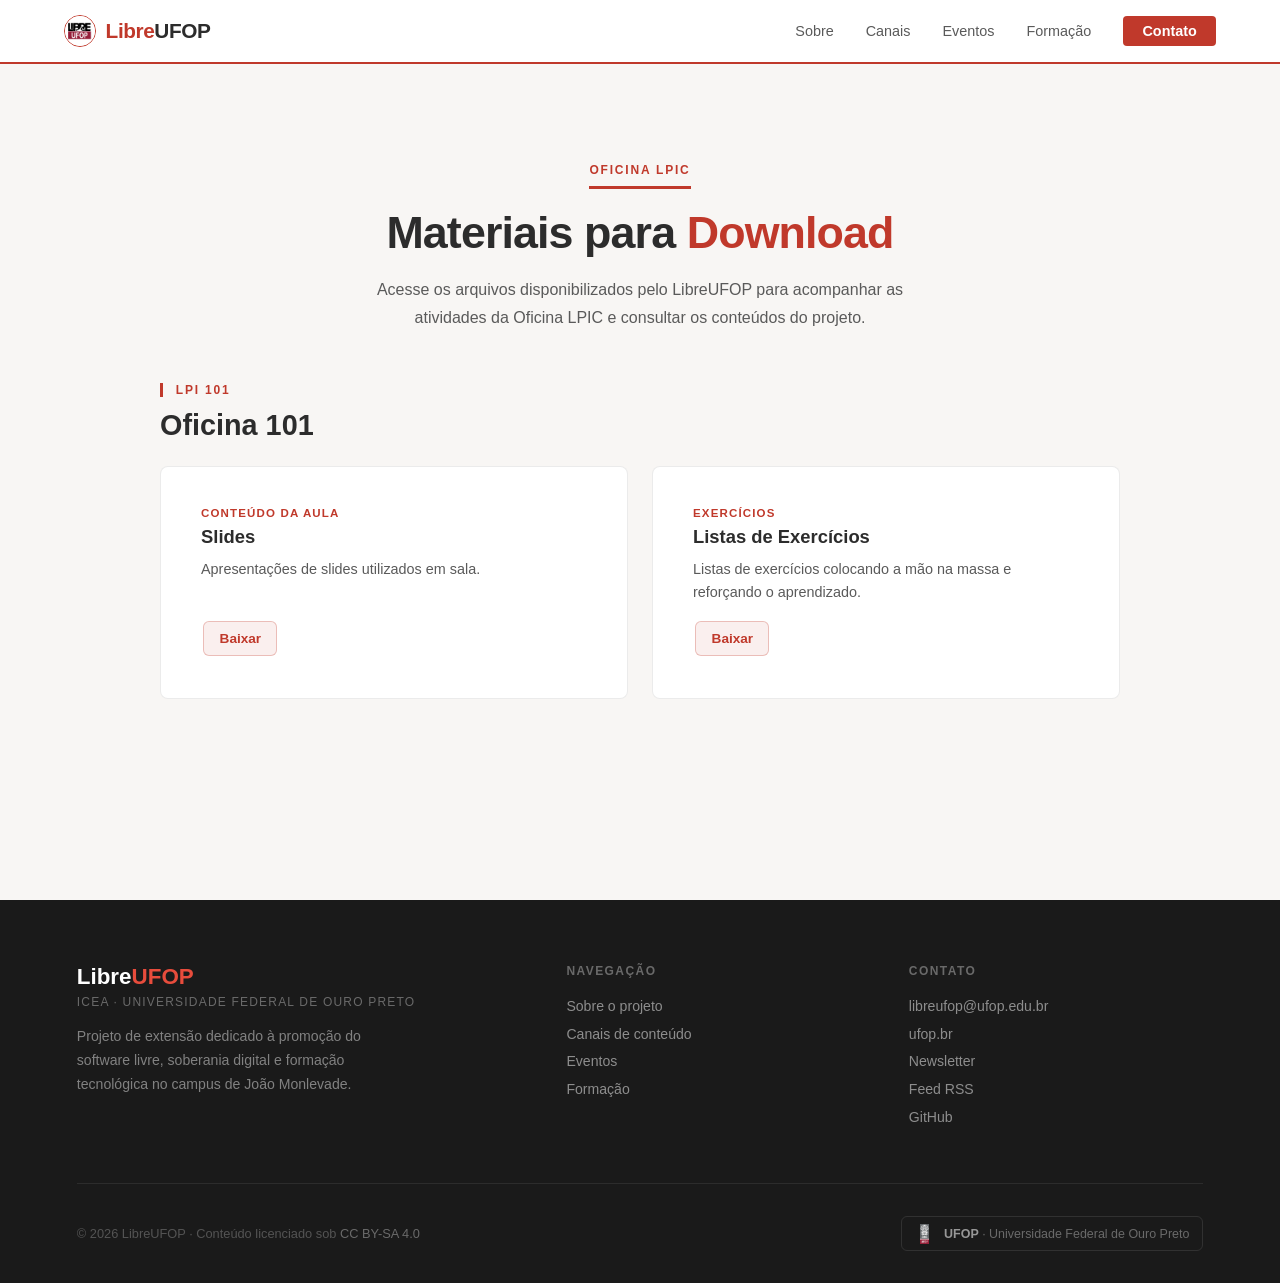
==== oficina.html @ 320e6087 "feat: adiciona página da LPIC e modifica RSS (#3) * docs: atualiza readme  * feat(rss): adiciona fon" ====
<!DOCTYPE html>
<html lang="pt-BR">

<head>
  <meta charset="UTF-8">
  <meta name="viewport" content="width=device-width, initial-scale=1.0">
  <title>LibreUFOP – Software Livre, Formação e Integração com a Comunidade</title>
  <link rel="stylesheet" href="styles.css">
  <link rel="icon" type="image/png" sizes="16x16" href="docs/LibreUFOP_logo.jpeg">
</head>

<body>
      <!-- NAV -->
  <nav>
    <a href="index.html" class="nav-logo">
      <div class="nav-logo">
        <img src="docs/LibreUFOP_logo.jpeg" alt="Logo LibreUFOP" class="logo-img" />
        <p>
          Libre<span>UFOP</span>
        </p>
      </div>
    </a>
    <ul>
      <li><a href="index.html#sobre">Sobre</a></li>
      <li><a href="index.html#canais">Canais</a></li>
      <li><a href="index.html#eventos">Eventos</a></li>
      <li><a href="index.html#formacao">Formação</a></li>
      <li><a href="index.html#contato" class="nav-cta">Contato</a></li>
    </ul>
    <button class="hamburger" onclick="toggleMenu()" aria-label="Menu">
      <span></span><span></span><span></span>
    </button>
  </nav>
  <div class="mobile-menu" id="mobileMenu">
    <a href="index.html#sobre" onclick="toggleMenu()">Sobre</a>
    <a href="index.html#canais" onclick="toggleMenu()">Canais</a>
    <a href="index.html#eventos" onclick="toggleMenu()">Eventos</a>
    <a href="index.html#formacao" onclick="toggleMenu()">Formação</a>
    <a href="index.html#contato" onclick="toggleMenu()">Contato</a>
  </div>

  <!-- CONTEUDO -->
  <section id="oficina-documentos">
    <div class="documentos-header reveal">
      <div class="section-label">Oficina LPIC</div>
      <h1 class="section-title">Materiais para <em>Download</em></h1>
      <p class="documentos-intro">
        Acesse os arquivos disponibilizados pelo LibreUFOP para acompanhar as atividades da Oficina LPIC 
        e consultar os conteúdos do projeto.
      </p>
    </div>
    <div class="documentos-area">
      <div class="documentos-area-header">
        <div class="section-label">LPI 101</div>
        <h2 class="documentos-area-title">Oficina 101</h2>
      </div>
        <div class="documentos-grid">
            <div class="documento-card reveal">
                <!-- <div class="documento-icon" aria-hidden="true"></div> -->
                <div>
                <div class="documento-tipo">Conteúdo da Aula</div>
                <h2 class="documento-title">Slides</h2>
                <p class="documento-desc">Apresentações de slides utilizados em sala.</p>
                </div>
                <a class="canal-link canal-btn documento-download" href="" download="">
                Baixar
                </a>
            </div>
    
            <div class="documento-card reveal reveal-d1">
                <!-- <div class="documento-icon" aria-hidden="true"></div> -->
                <div>
                <div class="documento-tipo">Exercícios</div>
                <h2 class="documento-title">Listas de Exercícios</h2>
                <p class="documento-desc">Listas de exercícios colocando a mão na massa e reforçando o aprendizado.</p>
                </div>
                <a class="canal-link canal-btn documento-download" href="" download="">
                Baixar
                </a>
            </div>
        </div>
    </div>
  </section>

      <!-- FOOTER -->
  <footer id="contato">
    <div class="footer-top">
      <div class="footer-brand">
        <div class="footer-brand-name">Libre<span>UFOP</span></div>
        <div class="footer-brand-inst">ICEA · Universidade Federal de Ouro Preto</div>
        <p class="footer-brand-desc">Projeto de extensão dedicado à promoção do software livre, soberania digital e
          formação tecnológica no campus de João Monlevade.</p>
      </div>
      <div class="footer-col">
        <div class="footer-col-title">Navegação</div>
        <ul>
          <li><a href="index.html#sobre">Sobre o projeto</a></li>
          <li><a href="index.html#canais">Canais de conteúdo</a></li>
          <li><a href="index.html#eventos">Eventos</a></li>
          <li><a href="index.html#formacao">Formação</a></li>
        </ul>
      </div>
      <div class="footer-col">
        <div class="footer-col-title">Contato</div>
        <ul>
          <li><a href="mailto:libreufop@ufop.edu.br">libreufop@ufop.edu.br</a></li>
          <li><a href="https://ufop.br" target="_blank" rel="noopener noreferrer">ufop.br</a></li>
          <li><a href="index.html#canais">Newsletter</a></li>
          <li><a href="feed.xml" target="_blank" rel="noopener noreferrer">Feed RSS</a></li>
          <li><a href="https://github.com/lecompufop/LibreUFOP" target="_blank" rel="noopener noreferrer">GitHub</a></li>
        </ul>
      </div>
    </div>
    <div class="footer-bottom">
      <p>© 2026 LibreUFOP · Conteúdo licenciado sob <a href="https://creativecommons.org/licenses/by-sa/4.0/"
          target="_blank" rel="noopener noreferrer">CC BY-SA 4.0</a></p>
      <div class="ufop-badge">
        <img src="docs/ufop-logo.jpg" alt="Logo UFOP" class="ufop-badge-img" />
        <span><strong>UFOP</strong> · Universidade Federal de Ouro Preto</span>
      </div>
    </div>
  </footer>

  <script>
    const reveals = document.querySelectorAll('.reveal');
    const observer = new IntersectionObserver((entries) => {
      entries.forEach(entry => {
        if (entry.isIntersecting) entry.target.classList.add('visible');
      });
    }, { threshold: 0.12 });
    reveals.forEach(element => observer.observe(element));

    function toggleMenu() {
      document.getElementById('mobileMenu').classList.toggle('open');
    }

    window.addEventListener('resize', () => {
      if (window.innerWidth > 900) {
        document.getElementById('mobileMenu').classList.remove('open');
      }
    });
  </script>
</body>
</html>
---- styles.css ----
:root {
  --red: #C0392B;
  --red-dark: #922B21;
  --red-light: #E74C3C;
  --gray-dark: #2C2C2C;
  --gray-mid: #5A5A5A;
  --gray-light: #EFEFEF;
  --white: #FFFFFF;
  --off-white: #F8F6F4;
  --accent: #D4AF37;
  --text: #1A1A1A;
}

*,
*::before,
*::after {
  box-sizing: border-box;
  margin: 0;
  padding: 0;
}

html {
  scroll-behavior: smooth;
}

body {
  font-family: 'Helvetica Neue', Helvetica, Arial, sans-serif;
  color: var(--text);
  background: var(--white);
  overflow-x: hidden;
}

/* ── NAV ── */
nav {
  position: fixed;
  top: 0;
  width: 100%;
  z-index: 100;
  background: rgba(255, 255, 255, 0.95);
  backdrop-filter: blur(12px);
  border-bottom: 2px solid var(--red);
  display: flex;
  align-items: center;
  justify-content: space-between;
  padding: 0 clamp(1.5rem, 5vw, 4rem);
  height: 64px;
}

.nav-logo {
  font-weight: 800;
  font-size: 1.3rem;
  color: var(--red);
  letter-spacing: -0.02em;
  display: flex;
  align-items: center;
  gap: 0.6rem;
  text-decoration: none;
  cursor: pointer;
}

.nav-logo span {
  color: var(--gray-dark);
}

.nav-logo img {
  width: 32px;
  height: 32px;
  object-fit: cover;
  border-radius: 50%;
  border: 1.5px solid var(--red);
  display: block;
}

.nav-logo::after {
  display: none !important;
}

nav ul {
  display: flex;
  gap: 2rem;
  list-style: none;
}

nav a {
  text-decoration: none;
  color: var(--gray-mid);
  font-size: 0.9rem;
  font-weight: 500;
  transition: color 0.2s;
  position: relative;
}

nav a::after {
  content: '';
  position: absolute;
  bottom: -4px;
  left: 0;
  width: 0;
  height: 2px;
  background: var(--red);
  transition: width 0.25s;
}

nav a:hover {
  color: var(--red);
}

nav a:hover::after {
  width: 100%;
}

.nav-cta {
  background: var(--red);
  color: var(--white) !important;
  padding: 0.45rem 1.2rem;
  border-radius: 4px;
  font-weight: 600 !important;
}

.nav-cta::after {
  display: none !important;
}

.nav-cta:hover {
  background: var(--red-dark) !important;
}

/* ── HERO ── */
#hero {
  min-height: 100svh;
  background: var(--gray-dark);
  display: grid;
  grid-template-columns: 1fr 1fr;
  align-items: center;
  position: relative;
  overflow: hidden;
  padding: 5.5rem clamp(1.25rem, 6vw, 6rem) 4rem;
  gap: 3rem;
}

.hero-bg-grid {
  position: absolute;
  inset: 0;
  z-index: 0;
  background-image:
    linear-gradient(rgba(192, 57, 43, 0.08) 1px, transparent 1px),
    linear-gradient(90deg, rgba(192, 57, 43, 0.08) 1px, transparent 1px);
  background-size: 48px 48px;
}

.hero-bg-circle {
  position: absolute;
  right: -10%;
  top: -15%;
  width: 65vw;
  height: 65vw;
  border-radius: 50%;
  background: radial-gradient(circle, rgba(192, 57, 43, 0.22) 0%, transparent 70%);
  z-index: 0;
}

.hero-bg-line {
  position: absolute;
  bottom: 0;
  left: 0;
  right: 0;
  height: 3px;
  background: linear-gradient(90deg, var(--red), transparent);
  z-index: 1;
}

.hero-content {
  position: relative;
  z-index: 2;
}

.hero-eyebrow {
  display: inline-flex;
  align-items: center;
  gap: 0.5rem;
  background: rgba(192, 57, 43, 0.15);
  border: 1px solid rgba(192, 57, 43, 0.4);
  color: #FF6B5B;
  font-size: clamp(0.65rem, 2vw, 0.78rem);
  font-weight: 600;
  letter-spacing: 0.07em;
  text-transform: uppercase;
  padding: 0.35rem 0.85rem;
  border-radius: 100px;
  margin-bottom: 1.2rem;
  animation: fadeUp 0.6s ease both;
  max-width: 100%;
}

.hero-eyebrow::before {
  content: '';
  flex-shrink: 0;
  width: 6px;
  height: 6px;
  background: var(--red-light);
  border-radius: 50%;
  animation: pulse 2s infinite;
}

@keyframes pulse {

  0%,
  100% {
    opacity: 1;
    transform: scale(1);
  }

  50% {
    opacity: 0.4;
    transform: scale(1.5);
  }
}

.hero-title {
  font-weight: 800;
  font-size: clamp(2.8rem, 11vw, 7rem);
  line-height: 0.95;
  color: var(--white);
  letter-spacing: -0.03em;
  margin-bottom: 0.4rem;
  animation: fadeUp 0.6s 0.1s ease both;
}

.hero-title em {
  color: var(--red-light);
  font-style: normal;
}

.hero-slogan {
  font-size: clamp(0.85rem, 3.5vw, 1.4rem);
  color: var(--accent);
  font-weight: 700;
  letter-spacing: 0.05em;
  text-transform: uppercase;
  margin-bottom: 1.2rem;
  animation: fadeUp 0.6s 0.2s ease both;
}

.hero-subtitle {
  font-size: clamp(0.92rem, 2.5vw, 1.15rem);
  color: rgba(255, 255, 255, 0.65);
  line-height: 1.7;
  max-width: 480px;
  margin-bottom: 2rem;
  font-weight: 300;
  animation: fadeUp 0.6s 0.3s ease both;
}

.hero-actions {
  display: flex;
  gap: 0.75rem;
  flex-wrap: wrap;
  animation: fadeUp 0.6s 0.4s ease both;
}

.btn-primary {
  background: var(--red);
  color: var(--white);
  padding: 0.8rem 1.5rem;
  border: none;
  border-radius: 6px;
  font-size: clamp(0.85rem, 2.5vw, 0.95rem);
  font-weight: 600;
  cursor: pointer;
  text-decoration: none;
  display: inline-flex;
  align-items: center;
  gap: 0.5rem;
  transition: all 0.25s;
  box-shadow: 0 4px 20px rgba(192, 57, 43, 0.4);
  white-space: nowrap;
}

.btn-primary:hover {
  background: var(--red-light);
  transform: translateY(-2px);
  box-shadow: 0 8px 28px rgba(192, 57, 43, 0.5);
}

.btn-secondary {
  background: transparent;
  color: rgba(255, 255, 255, 0.8);
  padding: 0.8rem 1.5rem;
  border: 1px solid rgba(255, 255, 255, 0.2);
  border-radius: 6px;
  font-size: clamp(0.85rem, 2.5vw, 0.95rem);
  font-weight: 500;
  cursor: pointer;
  text-decoration: none;
  display: inline-flex;
  align-items: center;
  gap: 0.5rem;
  transition: all 0.25s;
  white-space: nowrap;
}

.btn-secondary:hover {
  border-color: rgba(255, 255, 255, 0.5);
  color: var(--white);
  background: rgba(255, 255, 255, 0.06);
}

.hero-visual {
  position: relative;
  z-index: 2;
  display: flex;
  justify-content: center;
  align-items: center;
  animation: fadeUp 0.6s 0.25s ease both;
}

.hero-badge-stack {
  position: relative;
  width: clamp(180px, 36vw, 440px);
  aspect-ratio: 1;
}

.hero-badge-main {
  position: absolute;
  inset: 0;
  border: 2px solid rgba(192, 57, 43, 0.3);
  border-radius: 50%;
  display: flex;
  flex-direction: column;
  align-items: center;
  justify-content: center;
  text-align: center;
  padding: 1.5rem;
  background: radial-gradient(circle at 30% 40%, rgba(192, 57, 43, 0.12), rgba(0, 0, 0, 0));
}

.hero-badge-ring {
  position: absolute;
  inset: -16px;
  border: 1px dashed rgba(192, 57, 43, 0.2);
  border-radius: 50%;
  animation: spin 24s linear infinite;
}

.hero-badge-ring2 {
  position: absolute;
  inset: -40px;
  border: 1px dashed rgba(192, 57, 43, 0.1);
  border-radius: 50%;
  animation: spin 40s linear infinite reverse;
}

@keyframes spin {
  to {
    transform: rotate(360deg);
  }
}

/* ── LOGO IMAGE — animação rotateX em torno do eixo X ── */
.hero-logo-img {
  width: clamp(110px, 22vw, 240px);
  height: clamp(110px, 22vw, 240px);
  border-radius: 50%;
  object-fit: cover;
  display: block;
  box-shadow:
    0 8px 32px rgba(192, 57, 43, 0.55),
    0 2px 12px rgba(0, 0, 0, 0.5),
    0 0 0 3px rgba(192, 57, 43, 0.35);
  animation: tiltX 5s ease-in-out infinite;
  transform-style: preserve-3d;
}

@keyframes tiltX {
  0% {
    transform: perspective(600px) rotateY(0deg) scale(1);
  }

  20% {
    transform: perspective(600px) rotateY(18deg) scale(1.03);
  }

  40% {
    transform: perspective(600px) rotateY(-14deg) scale(0.97);
  }

  60% {
    transform: perspective(600px) rotateY(10deg) scale(1.02);
  }

  80% {
    transform: perspective(600px) rotateY(-8deg) scale(0.98);
  }

  100% {
    transform: perspective(600px) rotateY(0deg) scale(1);
  }
}

.hero-dot {
  position: absolute;
  border-radius: 50%;
  background: var(--red-light);
  opacity: 0.7;
}

.hero-dot-1 {
  width: 10px;
  height: 10px;
  top: 8%;
  right: 22%;
  animation: floatDot 4s 0s ease-in-out infinite;
}

.hero-dot-2 {
  width: 6px;
  height: 6px;
  bottom: 12%;
  left: 15%;
  animation: floatDot 5s 1s ease-in-out infinite;
}

.hero-dot-3 {
  width: 14px;
  height: 14px;
  top: 40%;
  right: 5%;
  background: var(--accent);
  animation: floatDot 3.5s 0.5s ease-in-out infinite;
}

@keyframes floatDot {

  0%,
  100% {
    transform: translateY(0);
  }

  50% {
    transform: translateY(-12px);
  }
}

/* ── SECTION BASE ── */
section {
  padding: clamp(3rem, 8vw, 7rem) clamp(1.5rem, 6vw, 6rem);
}

.section-label {
  display: inline-block;
  font-size: 0.75rem;
  font-weight: 700;
  letter-spacing: 0.15em;
  text-transform: uppercase;
  color: var(--red);
  border-left: 3px solid var(--red);
  padding-left: 0.8rem;
  margin-bottom: 1.2rem;
}

.section-title {
  font-size: clamp(1.8rem, 4vw, 2.8rem);
  font-weight: 800;
  letter-spacing: -0.02em;
  color: var(--gray-dark);
  line-height: 1.1;
}

.section-title em {
  color: var(--red);
  font-style: normal;
}

/* ── SOBRE ── */
#sobre {
  background: var(--off-white);
}

.sobre-grid {
  display: grid;
  grid-template-columns: 1fr 1fr;
  gap: 5rem;
  align-items: center;
  max-width: 1200px;
  margin: 0 auto;
}

.sobre-text p {
  color: var(--gray-mid);
  line-height: 1.8;
  text-align: justify;
  font-size: 1.05rem;
  margin-bottom: 1.2rem;
}

.sobre-text p strong {
  color: var(--gray-dark);
  font-weight: 600;
}

.sobre-stats {
  display: grid;
  grid-template-columns: 1fr 1fr;
  gap: 1.2rem;
  margin-top: 2rem;
}

.stat-card {
  background: var(--white);
  border: 1px solid rgba(0, 0, 0, 0.06);
  border-top: 3px solid var(--red);
  padding: 1.4rem 1.2rem;
  border-radius: 4px;
}

.stat-number {
  font-size: 2rem;
  font-weight: 800;
  color: var(--red);
  line-height: 1;
  margin-bottom: 0.3rem;
}

.stat-label {
  font-size: 0.82rem;
  color: var(--gray-mid);
  font-weight: 500;
}

.sobre-visual {
  position: relative;
}

.sobre-card-main {
  background: var(--gray-dark);
  border-radius: 8px;
  padding: 2.5rem;
  color: var(--white);
  position: relative;
  overflow: hidden;
}

.sobre-card-main::before {
  content: '';
  position: absolute;
  top: 0;
  right: 0;
  width: 200px;
  height: 200px;
  background: radial-gradient(circle, rgba(192, 57, 43, 0.25), transparent 70%);
}

.sobre-card-logo {
  font-weight: 800;
  font-size: 1.5rem;
  color: var(--white);
  margin-bottom: 0.3rem;
}

.sobre-card-logo span {
  color: var(--red-light);
}

.sobre-card-inst {
  font-size: 0.78rem;
  color: rgba(255, 255, 255, 0.5);
  text-transform: uppercase;
  letter-spacing: 0.1em;
  margin-bottom: 2rem;
}

.sobre-card-tags {
  display: flex;
  flex-wrap: wrap;
  gap: 0.5rem;
}

.tag {
  padding: 0.3rem 0.75rem;
  border-radius: 100px;
  font-size: 0.78rem;
  font-weight: 500;
  background: rgba(255, 255, 255, 0.08);
  border: 1px solid rgba(255, 255, 255, 0.15);
  color: rgba(255, 255, 255, 0.75);
}

.tag.red {
  background: rgba(192, 57, 43, 0.25);
  border-color: rgba(192, 57, 43, 0.4);
  color: #FF8070;
}

.sobre-quote {
  margin-top: 1.5rem;
  border-left: 3px solid var(--red-light);
  padding-left: 1rem;
  font-style: italic;
  color: rgba(255, 255, 255, 0.6);
  font-size: 0.92rem;
  line-height: 1.7;
}

/* ── CANAIS ── */
#canais {
  background: var(--white);
  display: flex;
  flex-direction: column;
}

.canais-header {
  max-width: 600px;
  margin-bottom: 3rem;
}

.canais-grid {
  display: grid;
  grid-template-columns: repeat(4, 1fr);
  gap: 1.5rem;
  max-width:max-content ;
  text-align: justify;
}

.canal-card {
  border: 1px solid rgba(0, 0, 0, 0.08);
  border-radius: 8px;
  padding: 2.5rem;
  transition: all 0.3s;
  position: relative;
  overflow: hidden;
  background: var(--white);
}

.canal-card::before {
  content: '';
  position: absolute;
  top: 0;
  left: 0;
  right: 0;
  height: 3px;
  background: var(--red);
  transform: scaleX(0);
  transition: transform 0.3s;
  transform-origin: left;
}

.canal-card:hover {
  box-shadow: 0 12px 40px rgba(0, 0, 0, 0.1);
  transform: translateY(-4px);
}

.canal-card:hover::before {
  transform: scaleX(1);
}

.canal-icon {
  width: 48px;
  height: 48px;
  border-radius: 10px;
  background: rgba(192, 57, 43, 0.1);
  display: flex;
  align-items: center;
  justify-content: center;
  margin-bottom: 1.2rem;
  font-size: 1.4rem;
}

.canal-title {
  font-weight: 700;
  font-size: 1.15rem;
  color: var(--gray-dark);
  margin-bottom: 0.6rem;
}

.canal-desc {
  font-size: 0.9rem;
  line-height: 1.7;
  color: var(--gray-mid);
  margin-bottom: 1.5rem;
}

.canal-link {
  display: inline-flex;
  align-items: center;
  gap: 0.4rem;
  font-size: 0.85rem;
  font-weight: 600;
  color: var(--red);
  text-decoration: none;
  transition: gap 0.2s;
}

.canal-link:hover {
  gap: 0.7rem;
}

.canal-btn {
  background: rgba(192, 57, 43, 0.08);
  border: 1px solid rgba(192, 57, 43, 0.28);
  border-radius: 6px;
  padding: 0.55rem 0.95rem;
  margin: 0.15rem;
  color: var(--red);
  font-weight: 700;
  transition: all 0.25s;
}

.canal-btn:hover {
  background: var(--red);
  border-color: var(--red);
  color: var(--white);
  gap: 0.6rem;
  box-shadow: 0 6px 20px rgba(192, 57, 43, 0.2);
}

/* ── EVENTOS ── */
#eventos {
  background: var(--gray-dark);
}

#eventos .section-label {
  color: #FF8070;
}

#eventos .section-title {
  color: var(--white);
}

#eventos .section-title em {
  color: var(--red-light);
}

.eventos-grid {
  display: grid;
  grid-template-columns: 1fr 1fr;
  gap: 2rem;
  margin-top: 3rem;
  max-width: 1100px;
}

.eventos-col-title {
  font-size: 0.78rem;
  font-weight: 700;
  letter-spacing: 0.12em;
  text-transform: uppercase;
  color: rgba(255, 255, 255, 0.35);
  margin-bottom: 1.2rem;
  padding-bottom: 0.6rem;
  border-bottom: 1px solid rgba(255, 255, 255, 0.08);
}

.evento-card {
  background: rgba(255, 255, 255, 0.04);
  border: 1px solid rgba(255, 255, 255, 0.08);
  border-radius: 8px;
  padding: 1.5rem;
  margin-bottom: 1rem;
  transition: background 0.25s;
  position: relative;
  overflow: hidden;
}

.evento-card:hover {
  background: rgba(255, 255, 255, 0.07);
}

.evento-card.destaque {
  border-color: rgba(192, 57, 43, 0.4);
  background: rgba(192, 57, 43, 0.08);
}

/* Card clicável — eventos realizados */
a.evento-card {
  text-decoration: none;
  color: inherit;
  cursor: pointer;
  display: block;
}

a.evento-card:hover {
  background: rgba(255, 255, 255, 0.1) !important;
  border-color: rgba(192, 57, 43, 0.6) !important;
  transform: translateY(-3px);
  box-shadow: 0 8px 30px rgba(0, 0, 0, 0.3);
  transition: all 0.25s;
}

a.evento-card .evento-nome::after {
  content: ' ↗';
  font-size: 0.8em;
  opacity: 0.5;
}

.evento-card.destaque::before {
  content: 'REALIZADO';
  position: absolute;
  top: 1rem;
  right: 1rem;
  font-size: 0.65rem;
  font-weight: 700;
  letter-spacing: 0.1em;
  color: #FF8070;
  background: rgba(192, 57, 43, 0.2);
  padding: 0.2rem 0.6rem;
  border-radius: 100px;
}

.evento-card.futuro::before {
  content: 'EM BREVE';
  position: absolute;
  top: 1rem;
  right: 1rem;
  font-size: 0.65rem;
  font-weight: 700;
  letter-spacing: 0.1em;
  color: var(--accent);
  background: rgba(212, 175, 55, 0.12);
  padding: 0.2rem 0.6rem;
  border-radius: 100px;
}

.evento-card.cancelado {
  border-color: rgba(192, 57, 43, 0.4);
  background: rgba(192, 57, 43, 0.08);
}

.evento-card.cancelado::before {
  content: 'CANCELADO';
  position: absolute;
  top: 1rem;
  right: 1rem;
  font-size: 0.65rem;
  font-weight: 700;
  letter-spacing: 0.1em;
  color: #FF8070;
  background: rgba(192, 57, 43, 0.2);
  padding: 0.2rem 0.6rem;
  border-radius: 100px;
}

.evento-card.cancelado .evento-nome {
  text-decoration: line-through;
  color: #a1a1aa;
}

.evento-data {
  font-size: 0.78rem;
  color: rgba(255, 255, 255, 0.4);
  font-weight: 500;
  margin-bottom: 0.4rem;
}

.evento-nome {
  font-size: 1rem;
  font-weight: 700;
  color: var(--white);
  margin-bottom: 0.3rem;
}

.evento-desc {
  font-size: 0.85rem;
  line-height: 1.6;
  color: rgba(255, 255, 255, 0.5);
  margin-bottom: 0.8rem;
}

.evento-local{
  margin-top:0.6rem; 
  font-size:0.72rem; 
  color:rgba(255,255,255,0.3);
}

.evento-talks {
  display: flex;
  flex-wrap: wrap;
  gap: 0.4rem;
}

.evento-talk {
  font-size: 0.73rem;
  background: rgba(255, 255, 255, 0.06);
  border: 1px solid rgba(255, 255, 255, 0.1);
  color: rgba(255, 255, 255, 0.55);
  padding: 0.2rem 0.6rem;
  border-radius: 100px;
}

.evento-break{
  margin-top:0.9rem; 
  padding-top:0.8rem;
  border-top:1px solid rgba(255,255,255,0.08); 
}

/* ── FORMAÇÃO ── */
#formacao {
  background: var(--off-white);
}

.formacao-grid {
  display: grid;
  grid-template-columns: repeat(3, 1fr);
  gap: 1.2rem;
  margin-top: 3rem;
  max-width: 1100px;
}

.formacao-item {
  background: var(--white);
  border-radius: 6px;
  padding: 1.8rem 1.5rem;
  border: 1px solid rgba(0, 0, 0, 0.06);
  transition: all 0.3s;
  display: flex;
  flex-direction: column;
  gap: 0.8rem;
}

.formacao-item:hover {
  border-color: var(--red);
  box-shadow: 0 4px 20px rgba(192, 57, 43, 0.1);
  transform: translateY(-2px);
}

.formacao-num {
  font-size: 2rem;
  font-weight: 800;
  color: rgba(192, 57, 43, 0.15);
  line-height: 1;
}

.formacao-title {
  font-size: 1rem;
  font-weight: 700;
  color: var(--gray-dark);
}

.formacao-desc {
  font-size: 0.87rem;
  line-height: 1.65;
  color: var(--gray-mid);
}

/* ── FOOTER ── */
footer {
  background: #1A1A1A;
  padding: 4rem clamp(1.5rem, 6vw, 6rem) 2rem;
}

.footer-top {
  display: grid;
  grid-template-columns: 1.5fr 1fr 1fr;
  gap: 3rem;
  padding-bottom: 3rem;
  border-bottom: 1px solid rgba(255, 255, 255, 0.08);
  margin-bottom: 2rem;
}

.footer-brand-name {
  font-size: 1.4rem;
  font-weight: 800;
  color: var(--white);
  margin-bottom: 0.3rem;
}

.footer-brand-name span {
  color: var(--red-light);
}

.footer-brand-inst {
  font-size: 0.75rem;
  color: rgba(255, 255, 255, 0.35);
  text-transform: uppercase;
  letter-spacing: 0.1em;
  margin-bottom: 1rem;
}

.footer-brand-desc {
  font-size: 0.88rem;
  line-height: 1.7;
  color: rgba(255, 255, 255, 0.45);
  max-width: 300px;
}

.footer-col-title {
  font-size: 0.75rem;
  font-weight: 700;
  letter-spacing: 0.12em;
  text-transform: uppercase;
  color: rgba(255, 255, 255, 0.35);
  margin-bottom: 1.2rem;
}

.footer-col ul {
  list-style: none;
}

.footer-col li {
  margin-bottom: 0.6rem;
}

.footer-col a {
  text-decoration: none;
  color: rgba(255, 255, 255, 0.5);
  font-size: 0.88rem;
  transition: color 0.2s;
}

.footer-col a:hover {
  color: var(--red-light);
}

.social-links {
  display: flex;
  gap: 0.8rem;
  margin-top: 0.5rem;
}

.social-btn {
  width: 36px;
  height: 36px;
  border-radius: 6px;
  background: rgba(255, 255, 255, 0.07);
  border: 1px solid rgba(255, 255, 255, 0.1);
  display: flex;
  align-items: center;
  justify-content: center;
  text-decoration: none;
  color: rgba(255, 255, 255, 0.55);
  font-size: 0.9rem;
  transition: all 0.2s;
}

.social-btn:hover {
  background: var(--red);
  color: var(--white);
  border-color: var(--red);
}

.footer-bottom {
  display: flex;
  align-items: center;
  justify-content: space-between;
  flex-wrap: wrap;
  gap: 1rem;
}

.footer-bottom p {
  font-size: 0.8rem;
  color: rgba(255, 255, 255, 0.25);
}

.footer-bottom a {
  color: rgba(255, 255, 255, 0.35);
  text-decoration: none;
}

.footer-bottom a:hover {
  color: var(--red-light);
}

.ufop-badge {
  display: flex;
  align-items: center;
  gap: 0.6rem;
  padding: 0.4rem 0.8rem;
  border: 1px solid rgba(255, 255, 255, 0.1);
  border-radius: 6px;
  font-size: 0.78rem;
  color: rgba(255, 255, 255, 0.35);
}

.ufop-badge strong {
  color: rgba(255, 255, 255, 0.55);
}

.ufop-badge img {
  width: 20px;
  height: 20px;
  object-fit: contain;
  display: block;
}

/* ── Oficina.html ── */

/* ── CONTEUDO ── */

#oficina-documentos {
  min-height: 100svh;
  padding-top: clamp(7rem, 14vw, 10rem);
  background: var(--off-white);
}

.documentos-header {
  max-width: 720px;
  margin: 0 auto 3rem;
  text-align: center;
}

.documentos-header .section-label {
  border-left: 0;
  border-bottom: 3px solid var(--red);
  padding: 0 0 0.55rem;
}

.documentos-intro {
  max-width: 600px;
  margin: 1.2rem auto 0;
  color: var(--gray-mid);
  line-height: 1.75;
  font-size: 1rem;
}

.documentos-area {
  max-width: 960px;
  margin: 0 auto;
}

.documentos-area-header {
  margin-bottom: 1.5rem;
}

.documentos-area-header .section-label {
  margin-bottom: 0.65rem;
}

.documentos-area-title {
  color: var(--gray-dark);
  font-size: clamp(1.35rem, 3vw, 1.8rem);
  line-height: 1.2;
}

.documentos-grid {
  display: grid;
  grid-template-columns: repeat(2, minmax(0, 1fr));
  gap: 1.5rem;
}

.documento-card {
  display: flex;
  flex-direction: column;
  gap: 1rem;
  border: 1px solid rgba(0, 0, 0, 0.08);
  border-radius: 8px;
  padding: 2.5rem;
  transition: all 0.3s;
  position: relative;
  overflow: hidden;
  background: var(--white);
}

.documento-card::before{
  content: '';
  position: absolute;
  top: 0;
  left: 0;
  right: 0;
  height: 3px;
  background: var(--red);
  transform: scaleX(0);
  transition: transform 0.3s;
  transform-origin: left;
}

.documento-card:hover {
  box-shadow: 0 12px 40px rgba(0, 0, 0, 0.1);
  transform: translateY(-4px);
}

.documento-card:hover::before{
  transform: scaleX(1);
}

.documento-icon {
  display: inline-flex;
  align-items: center;
  justify-content: center;
  width: fit-content;
  min-width: 48px;
  min-height: 48px;
  padding: 0.4rem;
  background: rgba(192, 57, 43, 0.1);
  border-radius: 8px;
  color: var(--red);
  font-size: 0.7rem;
  font-weight: 800;
  letter-spacing: 0.04em;
}

.documento-tipo {
  margin-bottom: 0.35rem;
  color: var(--red);
  font-size: 0.72rem;
  font-weight: 700;
  letter-spacing: 0.1em;
  text-transform: uppercase;
}

.documento-title {
  color: var(--gray-dark);
  font-size: 1.15rem;
  line-height: 1.25;
}

.documento-desc {
  margin-top: 0.6rem;
  color: var(--gray-mid);
  font-size: 0.9rem;
  line-height: 1.65;
}

.documento-download {
  align-self: flex-start;
  margin-top: auto;
  text-decoration: none;
}

.documento-download span {
  font-size: 1.1rem;
  line-height: 0.8;
}

/* ── ANIMATIONS ── */
@keyframes fadeUp {
  from {
    opacity: 0;
    transform: translateY(20px);
  }

  to {
    opacity: 1;
    transform: translateY(0);
  }
}

.reveal {
  opacity: 0;
  transform: translateY(24px);
  transition: opacity 0.6s ease, transform 0.6s ease;
}

.reveal.visible {
  opacity: 1;
  transform: none;
}

.reveal-d1 {
  transition-delay: 0.1s;
}

.reveal-d2 {
  transition-delay: 0.2s;
}

.reveal-d3 {
  transition-delay: 0.3s;
}

/* ── HAMBURGER MOBILE ── */
.hamburger {
  display: none;
  flex-direction: column;
  gap: 4px;
  background: none;
  border: none;
  cursor: pointer;
  padding: 4px;
}

.hamburger span {
  display: block;
  width: 22px;
  height: 2px;
  background: var(--gray-dark);
  border-radius: 2px;
  transition: all 0.3s;
}

.mobile-menu {
  display: none;
  position: fixed;
  top: 64px;
  left: 0;
  right: 0;
  background: var(--white);
  border-bottom: 2px solid var(--red);
  padding: 1.5rem 2rem;
  z-index: 99;
  flex-direction: column;
  gap: 1rem;
}

.mobile-menu.open {
  display: flex;
}

.mobile-menu a {
  font-size: 1rem;
  font-weight: 500;
  color: var(--gray-mid);
  text-decoration: none;
  padding: 0.5rem 0;
  border-bottom: 1px solid var(--gray-light);
}

.mobile-menu a:hover {
  color: var(--red);
}

/* ── RESPONSIVE ── */
@media (max-width: 900px) {

  nav ul,
  .nav-cta {
    display: none;
  }

  .hamburger {
    display: flex;
  }

  /* Hero: single column, visual shown small below content */
  #hero {
    grid-template-columns: 1fr;
    text-align: center;
    padding-top: 5.5rem;
    padding-bottom: 3.5rem;
    min-height: auto;
  }

  .hero-eyebrow {
    justify-content: center;
  }

  .hero-subtitle {
    margin-left: auto;
    margin-right: auto;
  }

  .hero-actions {
    justify-content: center;
  }

  .hero-visual {
    display: flex;
    margin: 0 auto;
  }

  .hero-badge-stack {
    width: clamp(160px, 50vw, 260px);
  }

  .sobre-grid {
    grid-template-columns: 1fr;
    gap: 2.5rem;
  }

  .canais-grid {
    grid-template-columns: 1fr;
  }

  .eventos-grid {
    grid-template-columns: 1fr;
  }

  .formacao-grid {
    grid-template-columns: 1fr 1fr;
  }

  .footer-top {
    grid-template-columns: 1fr;
    gap: 2rem;
  }
}

@media (max-width: 600px) {

  .documentos-grid {
    grid-template-columns: 1fr;
  }

  /* Hero fine-tuning for small phones */
  #hero {
    padding-top: 5rem;
    padding-bottom: 3rem;
  }

  .hero-badge-stack {
    width: clamp(140px, 55vw, 220px);
  }

  .hero-badge-ring2 {
    display: none;
  }

  .hero-actions {
    flex-direction: column;
    align-items: center;
  }

  .btn-primary,
  .btn-secondary {
    width: 100%;
    justify-content: center;
    max-width: 320px;
  }

  .sobre-stats {
    grid-template-columns: 1fr 1fr;
  }

  .formacao-grid {
    grid-template-columns: 1fr;
  }

  .footer-bottom {
    flex-direction: column;
    align-items: flex-start;
  }

  .ufop-badge {
    width: 100%;
  }
}

@media (max-width: 380px) {
  .hero-eyebrow {
    font-size: 0.6rem;
    letter-spacing: 0.04em;
  }

  .hero-badge-stack {
    width: 130px;
  }
}
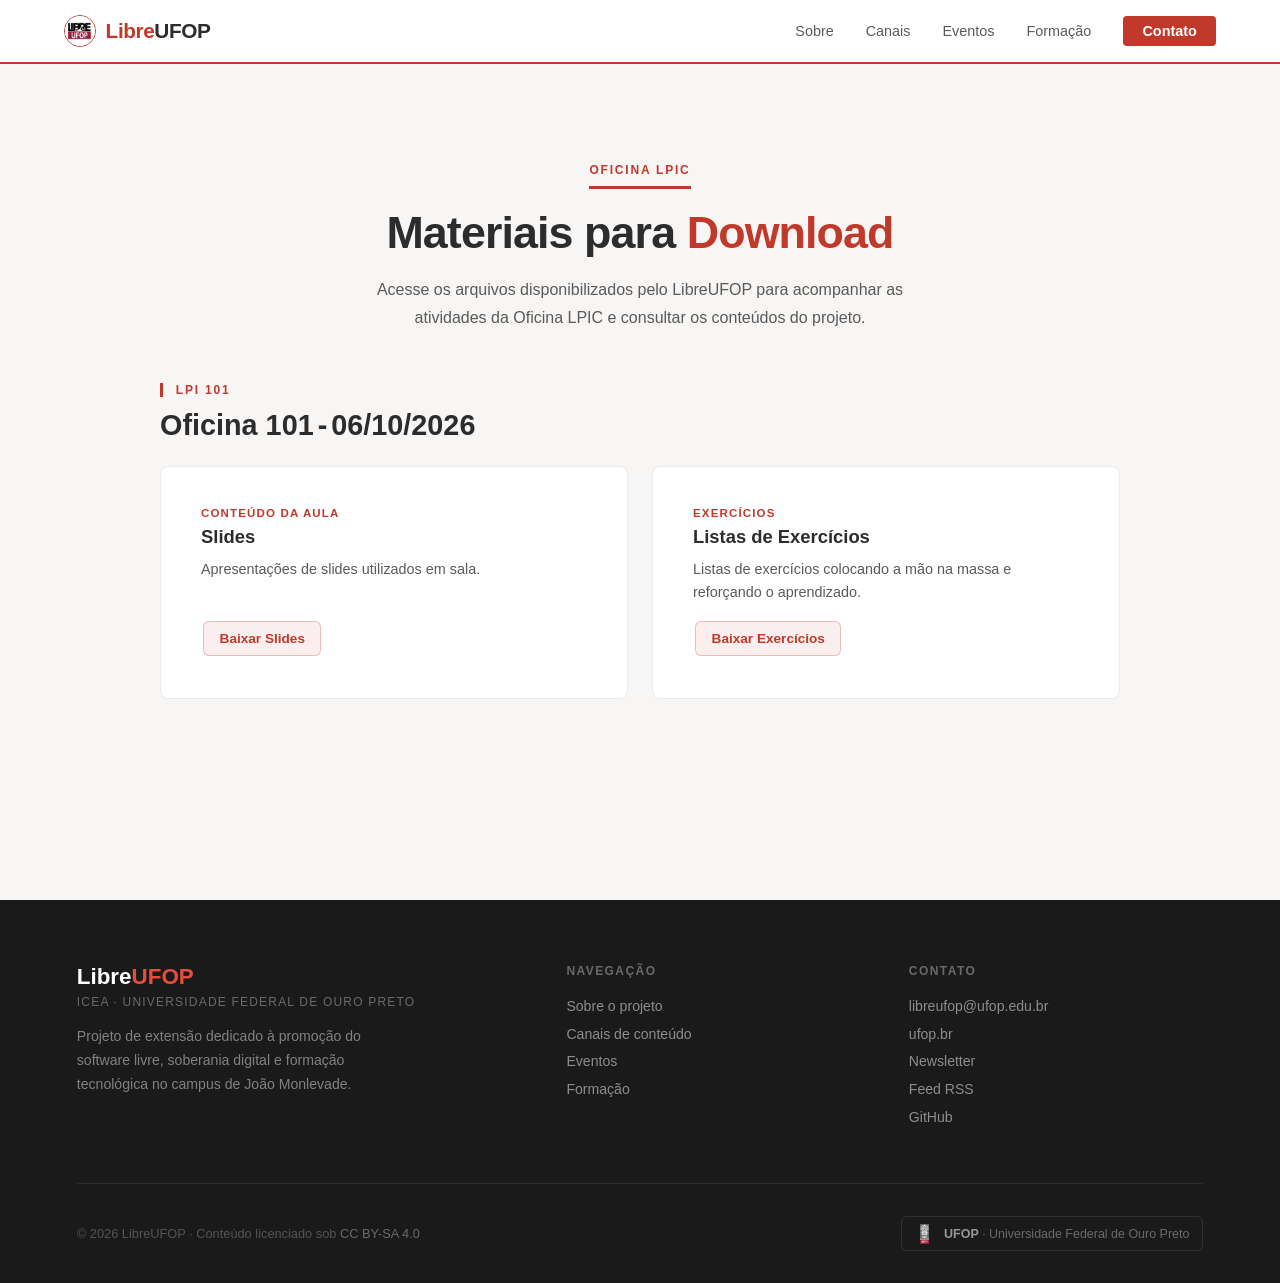
==== commit b0d8fa1b: "Atualizações e pequenas mudanças" ====
--- a/oficina.html
+++ b/oficina.html
@@ -52,7 +52,7 @@
     <div class="documentos-area">
       <div class="documentos-area-header">
         <div class="section-label">LPI 101</div>
-        <h2 class="documentos-area-title">Oficina 101</h2>
+        <h2 class="documentos-area-title">Oficina 101 <p>-</p> <p> 06/10/2026</p> </h2>
       </div>
         <div class="documentos-grid">
             <div class="documento-card reveal">
@@ -62,8 +62,8 @@
                 <h2 class="documento-title">Slides</h2>
                 <p class="documento-desc">Apresentações de slides utilizados em sala.</p>
                 </div>
-                <a class="canal-link canal-btn documento-download" href="" download="">
-                Baixar
+                <a class="canal-link canal-btn documento-download" href="docs/oficina/101/Slides_LPIC_101.pdf" download="LPIC-101.pdf">
+                Baixar Slides
                 </a>
             </div>
     
@@ -74,8 +74,8 @@
                 <h2 class="documento-title">Listas de Exercícios</h2>
                 <p class="documento-desc">Listas de exercícios colocando a mão na massa e reforçando o aprendizado.</p>
                 </div>
-                <a class="canal-link canal-btn documento-download" href="" download="">
-                Baixar
+                <a class="canal-link canal-btn documento-download" href="docs/oficina/101/Exercicios_LPIC_101.pdf" download="Exercicios_Guiados_LPIC_101.pdf">
+                Baixar Exercícios
                 </a>
             </div>
         </div>
--- a/styles.css
+++ b/styles.css
@@ -1124,6 +1124,9 @@
 }
 
 .documentos-area-title {
+  display: flex;
+  flex-direction: row;
+  gap: 0.25rem;
   color: var(--gray-dark);
   font-size: clamp(1.35rem, 3vw, 1.8rem);
   line-height: 1.2;
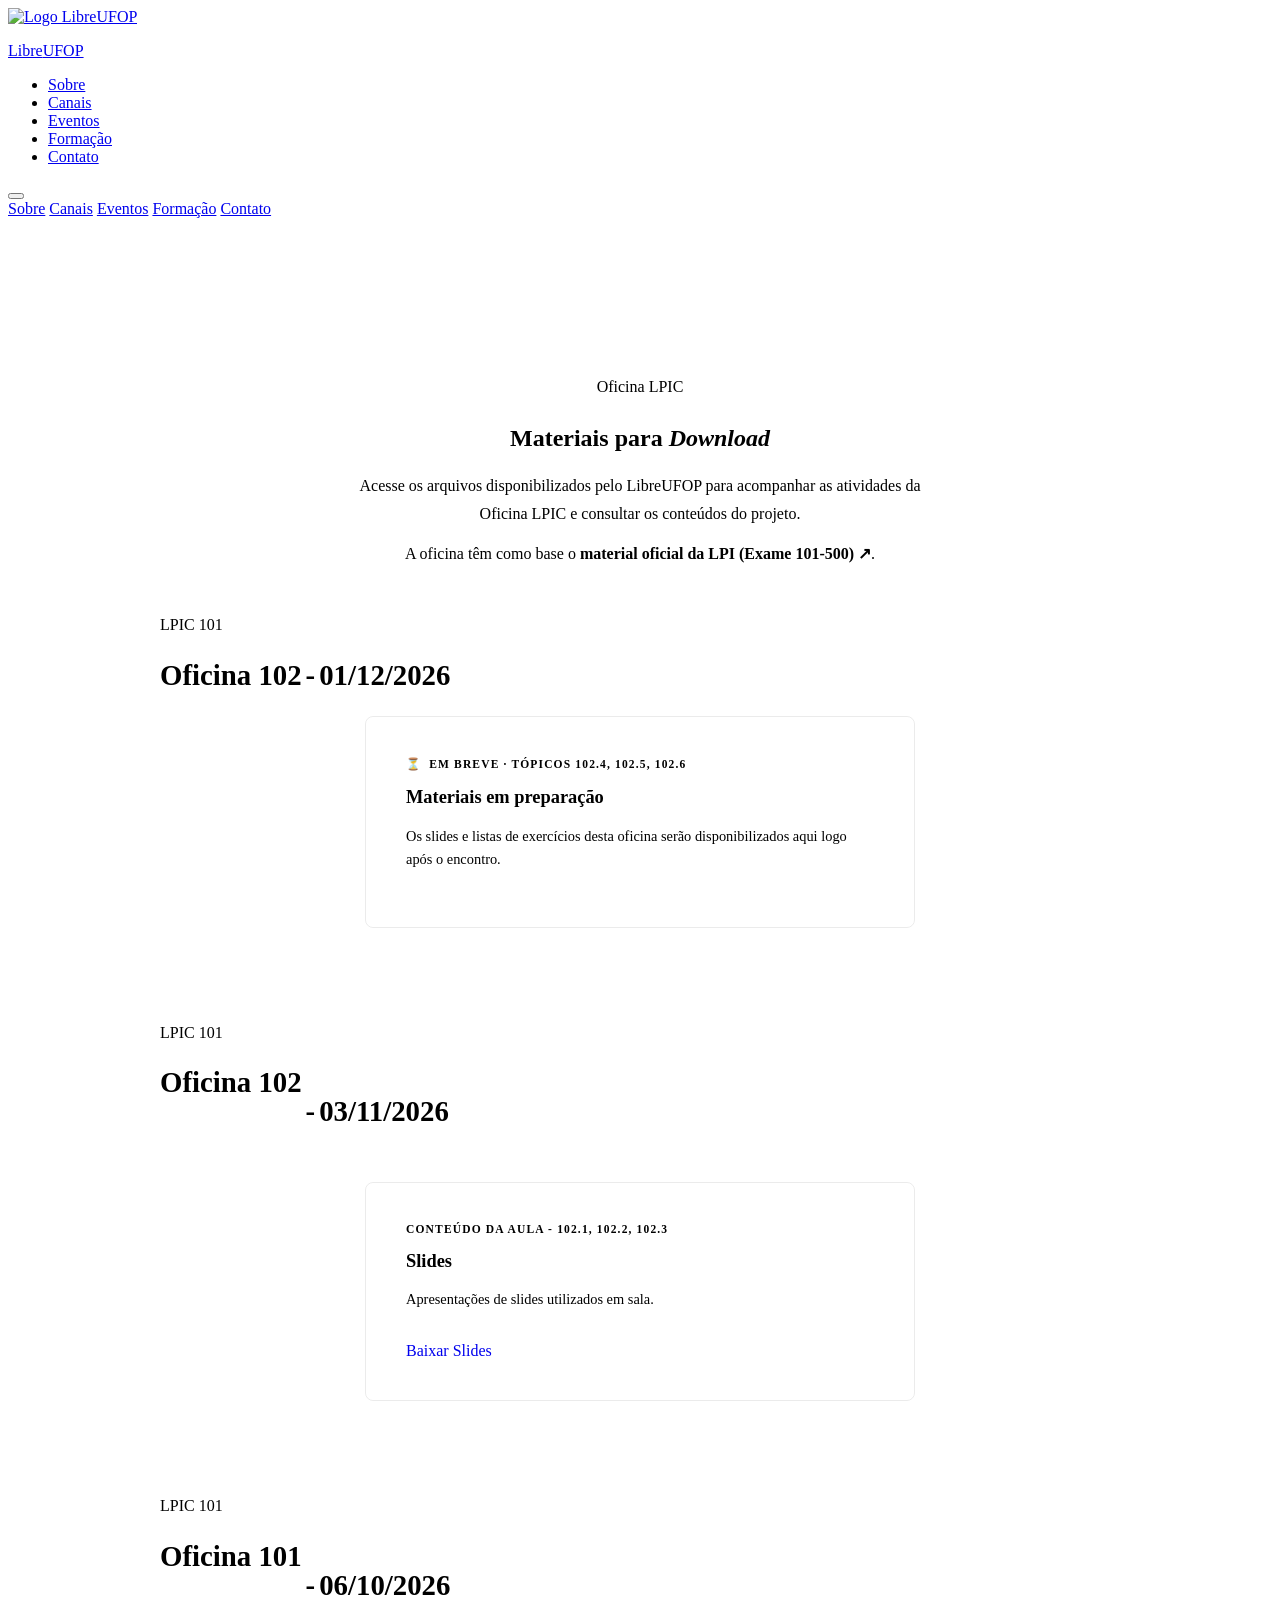
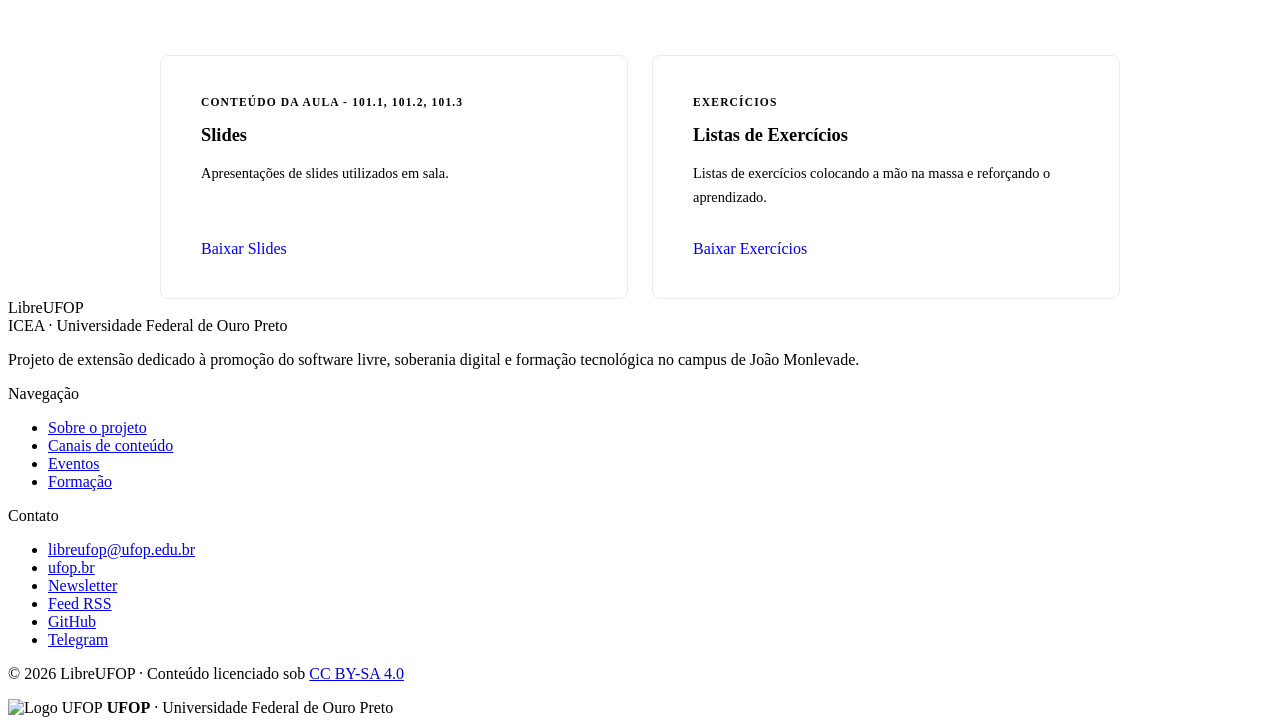
==== commit b00c4d18: "Patch - ajustes visuais em Home e Oficina (#6) * fix: corrige rolagem, layout e interação dos cards " ====
--- a/oficina.html
+++ b/oficina.html
@@ -5,16 +5,18 @@
   <meta charset="UTF-8">
   <meta name="viewport" content="width=device-width, initial-scale=1.0">
   <title>LibreUFOP – Software Livre, Formação e Integração com a Comunidade</title>
-  <link rel="stylesheet" href="styles.css">
-  <link rel="icon" type="image/png" sizes="16x16" href="docs/LibreUFOP_logo.jpeg">
+  <link rel="stylesheet" href="css/common.css">
+  <link rel="stylesheet" href="css/oficina.css">
+  <link rel="icon" type="image/png" sizes="16x16" href="docs/public/imgs/LibreUFOP_logo.jpeg">
 </head>
 
 <body>
-      <!-- NAV -->
+
+  <!-- NAV -->
   <nav>
     <a href="index.html" class="nav-logo">
       <div class="nav-logo">
-        <img src="docs/LibreUFOP_logo.jpeg" alt="Logo LibreUFOP" class="logo-img" />
+        <img src="docs/public/imgs/LibreUFOP_logo.jpeg" alt="Logo LibreUFOP" class="logo-img" />
         <p>
           Libre<span>UFOP</span>
         </p>
@@ -45,44 +47,87 @@
       <div class="section-label">Oficina LPIC</div>
       <h1 class="section-title">Materiais para <em>Download</em></h1>
       <p class="documentos-intro">
-        Acesse os arquivos disponibilizados pelo LibreUFOP para acompanhar as atividades da Oficina LPIC 
+        Acesse os arquivos disponibilizados pelo LibreUFOP para acompanhar as atividades da Oficina LPIC
         e consultar os conteúdos do projeto.
       </p>
+      <p class="documentos-intro">
+        A oficina têm como base o <a href="https://learning.lpi.org/pt/learning-materials/101-500/" target="_blank" rel="noopener noreferrer">material oficial da LPI (Exame 101-500) ↗</a>.
+      </p>
     </div>
+
+    <!--- Oficina 01/12 --->
     <div class="documentos-area">
       <div class="documentos-area-header">
-        <div class="section-label">LPI 101</div>
+        <div class="section-label">LPIC 101</div>
+        <h2 class="documentos-area-title">Oficina 102 <span>-</span> <span>01/12/2026</span></h2>
+      </div>
+      <div class="documentos-grid">
+        <div class="documento-card reveal">
+          <div>
+            <div class="documento-tipo">
+              <span class="ampulheta-flip" aria-hidden="true">⏳</span> Em breve · Tópicos 102.4, 102.5, 102.6
+            </div>
+            <h2 class="documento-title">Materiais em preparação</h2>
+            <p class="documento-desc">Os slides e listas de exercícios desta oficina serão disponibilizados aqui logo após o encontro.</p>
+          </div>
+        </div>
+      </div>
+    </div>
+
+    <!--- Oficina 03/11 --->
+    <div class="documentos-area">
+      <div class="documentos-area-header">
+        <div class="section-label">LPIC 101</div>
+        <h2 class="documentos-area-title">Oficina 102 <p>-</p> <p> 03/11/2026</p> </h2>
+      </div>
+        <div class="documentos-grid">
+            <div class="documento-card reveal">
+                <div>
+                <div class="documento-tipo">Conteúdo da Aula - 102.1, 102.2, 102.3</div>
+                <h2 class="documento-title">Slides</h2>
+                <p class="documento-desc">Apresentações de slides utilizados em sala.</p>
+                </div>
+                <a class="canal-link canal-btn documento-download" href="docs/public/oficina/102/Slides_LPIC_102.pdf" download="LPIC-102.pdf">
+                Baixar Slides
+                </a>
+            </div>
+        </div>
+    </div>
+
+    <!--- Oficina  06/10 --->
+    <div class="documentos-area">
+      <div class="documentos-area-header">
+        <div class="section-label">LPIC 101</div>
         <h2 class="documentos-area-title">Oficina 101 <p>-</p> <p> 06/10/2026</p> </h2>
       </div>
         <div class="documentos-grid">
             <div class="documento-card reveal">
-                <!-- <div class="documento-icon" aria-hidden="true"></div> -->
                 <div>
-                <div class="documento-tipo">Conteúdo da Aula</div>
+                <div class="documento-tipo">Conteúdo da Aula - 101.1, 101.2, 101.3</div>
                 <h2 class="documento-title">Slides</h2>
                 <p class="documento-desc">Apresentações de slides utilizados em sala.</p>
                 </div>
-                <a class="canal-link canal-btn documento-download" href="docs/oficina/101/Slides_LPIC_101.pdf" download="LPIC-101.pdf">
+                <a class="canal-link canal-btn documento-download" href="docs/public/oficina/101/Slides_LPIC_101.pdf" download="LPIC-101.pdf">
                 Baixar Slides
                 </a>
             </div>
-    
-            <div class="documento-card reveal reveal-d1">
-                <!-- <div class="documento-icon" aria-hidden="true"></div> -->
+
+            <div class="documento-card reveal reveal--delay-1">
                 <div>
                 <div class="documento-tipo">Exercícios</div>
                 <h2 class="documento-title">Listas de Exercícios</h2>
                 <p class="documento-desc">Listas de exercícios colocando a mão na massa e reforçando o aprendizado.</p>
                 </div>
-                <a class="canal-link canal-btn documento-download" href="docs/oficina/101/Exercicios_LPIC_101.pdf" download="Exercicios_Guiados_LPIC_101.pdf">
+                <a class="canal-link canal-btn documento-download" href="docs/public/oficina/101/Exercicios_Guiados_LPIC_101.pdf" download="Exercicios_Guiados_LPIC_101.pdf">
                 Baixar Exercícios
                 </a>
             </div>
         </div>
     </div>
+
   </section>
 
-      <!-- FOOTER -->
+  <!-- FOOTER -->
   <footer id="contato">
     <div class="footer-top">
       <div class="footer-brand">
@@ -105,9 +150,10 @@
         <ul>
           <li><a href="mailto:libreufop@ufop.edu.br">libreufop@ufop.edu.br</a></li>
           <li><a href="https://ufop.br" target="_blank" rel="noopener noreferrer">ufop.br</a></li>
-          <li><a href="index.html#canais">Newsletter</a></li>
-          <li><a href="feed.xml" target="_blank" rel="noopener noreferrer">Feed RSS</a></li>
+          <li><a href="https://substack.com/@libreufoptest">Newsletter</a></li>
+          <li><a href="docs/public/feed.xml" target="_blank" rel="noopener noreferrer">Feed RSS</a></li>
           <li><a href="https://github.com/lecompufop/LibreUFOP" target="_blank" rel="noopener noreferrer">GitHub</a></li>
+          <li><a href="https://t.me/libreufop" target="_blank" rel="noopener noreferrer">Telegram</a></li>
         </ul>
       </div>
     </div>
@@ -115,7 +161,7 @@
       <p>© 2026 LibreUFOP · Conteúdo licenciado sob <a href="https://creativecommons.org/licenses/by-sa/4.0/"
           target="_blank" rel="noopener noreferrer">CC BY-SA 4.0</a></p>
       <div class="ufop-badge">
-        <img src="docs/ufop-logo.jpg" alt="Logo UFOP" class="ufop-badge-img" />
+        <img src="docs/public/imgs/ufop-logo.jpg" alt="Logo UFOP" class="ufop-badge-img" />
         <span><strong>UFOP</strong> · Universidade Federal de Ouro Preto</span>
       </div>
     </div>
@@ -125,20 +171,21 @@
     const reveals = document.querySelectorAll('.reveal');
     const observer = new IntersectionObserver((entries) => {
       entries.forEach(entry => {
-        if (entry.isIntersecting) entry.target.classList.add('visible');
+        if (entry.isIntersecting) entry.target.classList.add('reveal--visible');
       });
     }, { threshold: 0.12 });
     reveals.forEach(element => observer.observe(element));
 
     function toggleMenu() {
-      document.getElementById('mobileMenu').classList.toggle('open');
+      document.getElementById('mobileMenu').classList.toggle('mobile-menu--open');
     }
 
     window.addEventListener('resize', () => {
       if (window.innerWidth > 900) {
-        document.getElementById('mobileMenu').classList.remove('open');
+        document.getElementById('mobileMenu').classList.remove('mobile-menu--open');
       }
     });
   </script>
 </body>
-</html>
+
+</html>
--- a/css/oficina.css
+++ b/css/oficina.css
@@ -0,0 +1,191 @@
+/* ── oficina.html ── */
+
+/* ── CONTEUDO ── */
+#oficina-documentos {
+  min-height: 100svh;
+  padding-top: clamp(7rem, 14vw, 10rem);
+  background: var(--off-white);
+}
+
+.documentos-header {
+  max-width: 720px;
+  margin: 0 auto 3rem;
+  text-align: center;
+}
+
+.documentos-header .section-label {
+  border-left: 0;
+  border-bottom: 3px solid var(--red);
+  padding: 0 0 0.55rem;
+}
+
+.documentos-intro {
+  max-width: 600px;
+  margin: 1.2rem auto 0;
+  color: var(--gray-mid);
+  line-height: 1.75;
+  font-size: 1rem;
+}
+
+.documentos-intro + .documentos-intro {
+  margin-top: 0.75rem;
+}
+
+.documentos-intro a {
+  color: var(--red);
+  font-weight: 600;
+  text-decoration: none;
+  transition: color 0.2s;
+}
+
+.documentos-intro a:hover {
+  color: var(--red-light);
+}
+
+.documentos-area {
+  max-width: 960px;
+  margin: 0 auto;
+}
+
+.documentos-area + .documentos-area {
+  margin-top: clamp(4rem, 8vw, 6rem);
+}
+
+.documentos-area-header {
+  margin-bottom: 1.5rem;
+}
+
+.documentos-area-header .section-label {
+  margin-bottom: 0.65rem;
+}
+
+.documentos-area-title {
+  display: flex;
+  flex-direction: row;
+  gap: 0.25rem;
+  color: var(--gray-dark);
+  font-size: clamp(1.35rem, 3vw, 1.8rem);
+  line-height: 1.2;
+}
+
+.documentos-grid {
+  display: grid;
+  grid-template-columns: repeat(2, minmax(0, 1fr));
+  gap: 1.5rem;
+}
+
+.documentos-grid > .documento-card:only-child {
+  grid-column: 1 / -1;
+  width: calc(50% - 0.75rem);
+  justify-self: center;
+}
+
+.documento-card {
+  display: flex;
+  flex-direction: column;
+  gap: 1rem;
+  border: 1px solid rgba(0, 0, 0, 0.08);
+  border-radius: 8px;
+  padding: 2.5rem;
+  transition: all 0.3s;
+  position: relative;
+  overflow: hidden;
+  background: var(--white);
+}
+
+.documento-card::before {
+  content: '';
+  position: absolute;
+  top: 0;
+  left: 0;
+  right: 0;
+  height: 3px;
+  background: var(--red);
+  transform: scaleX(0);
+  transition: transform 0.3s;
+  transform-origin: left;
+}
+
+.documento-card:hover {
+  box-shadow: 0 12px 40px rgba(0, 0, 0, 0.1);
+  transform: translateY(-4px);
+}
+
+.documento-card:hover::before {
+  transform: scaleX(1);
+}
+
+.documento-icon {
+  display: inline-flex;
+  align-items: center;
+  justify-content: center;
+  width: fit-content;
+  min-width: 48px;
+  min-height: 48px;
+  padding: 0.4rem;
+  background: rgba(192, 57, 43, 0.1);
+  border-radius: 8px;
+  color: var(--red);
+  font-size: 0.7rem;
+  font-weight: 800;
+  letter-spacing: 0.04em;
+}
+
+.documento-tipo {
+  margin-bottom: 0.35rem;
+  color: var(--red);
+  font-size: 0.72rem;
+  font-weight: 700;
+  letter-spacing: 0.1em;
+  text-transform: uppercase;
+}
+
+.documento-title {
+  color: var(--gray-dark);
+  font-size: 1.15rem;
+  line-height: 1.25;
+}
+
+.documento-desc {
+  margin-top: 0.6rem;
+  color: var(--gray-mid);
+  font-size: 0.9rem;
+  line-height: 1.65;
+}
+
+.documento-download {
+  align-self: flex-start;
+  margin-top: auto;
+  text-decoration: none;
+}
+
+.documento-download span {
+  font-size: 1.1rem;
+  line-height: 0.8;
+}
+
+.ampulheta-flip {
+  display: inline-block;
+  margin-right: 0.25rem;
+  animation: flipHourglass 2s ease-in-out infinite;
+}
+
+@keyframes flipHourglass {
+  0%, 70% { transform: rotate(0deg); }
+  85%, 100% { transform: rotate(180deg); }
+}
+
+@media (prefers-reduced-motion: reduce) {
+  .ampulheta-flip { animation: none; }
+}
+
+/* Oficina responsive layout */
+@media (max-width: 600px) {
+  .documentos-grid {
+    grid-template-columns: 1fr;
+  }
+
+  .documentos-grid > .documento-card:only-child {
+    width: 100%;
+  }
+}
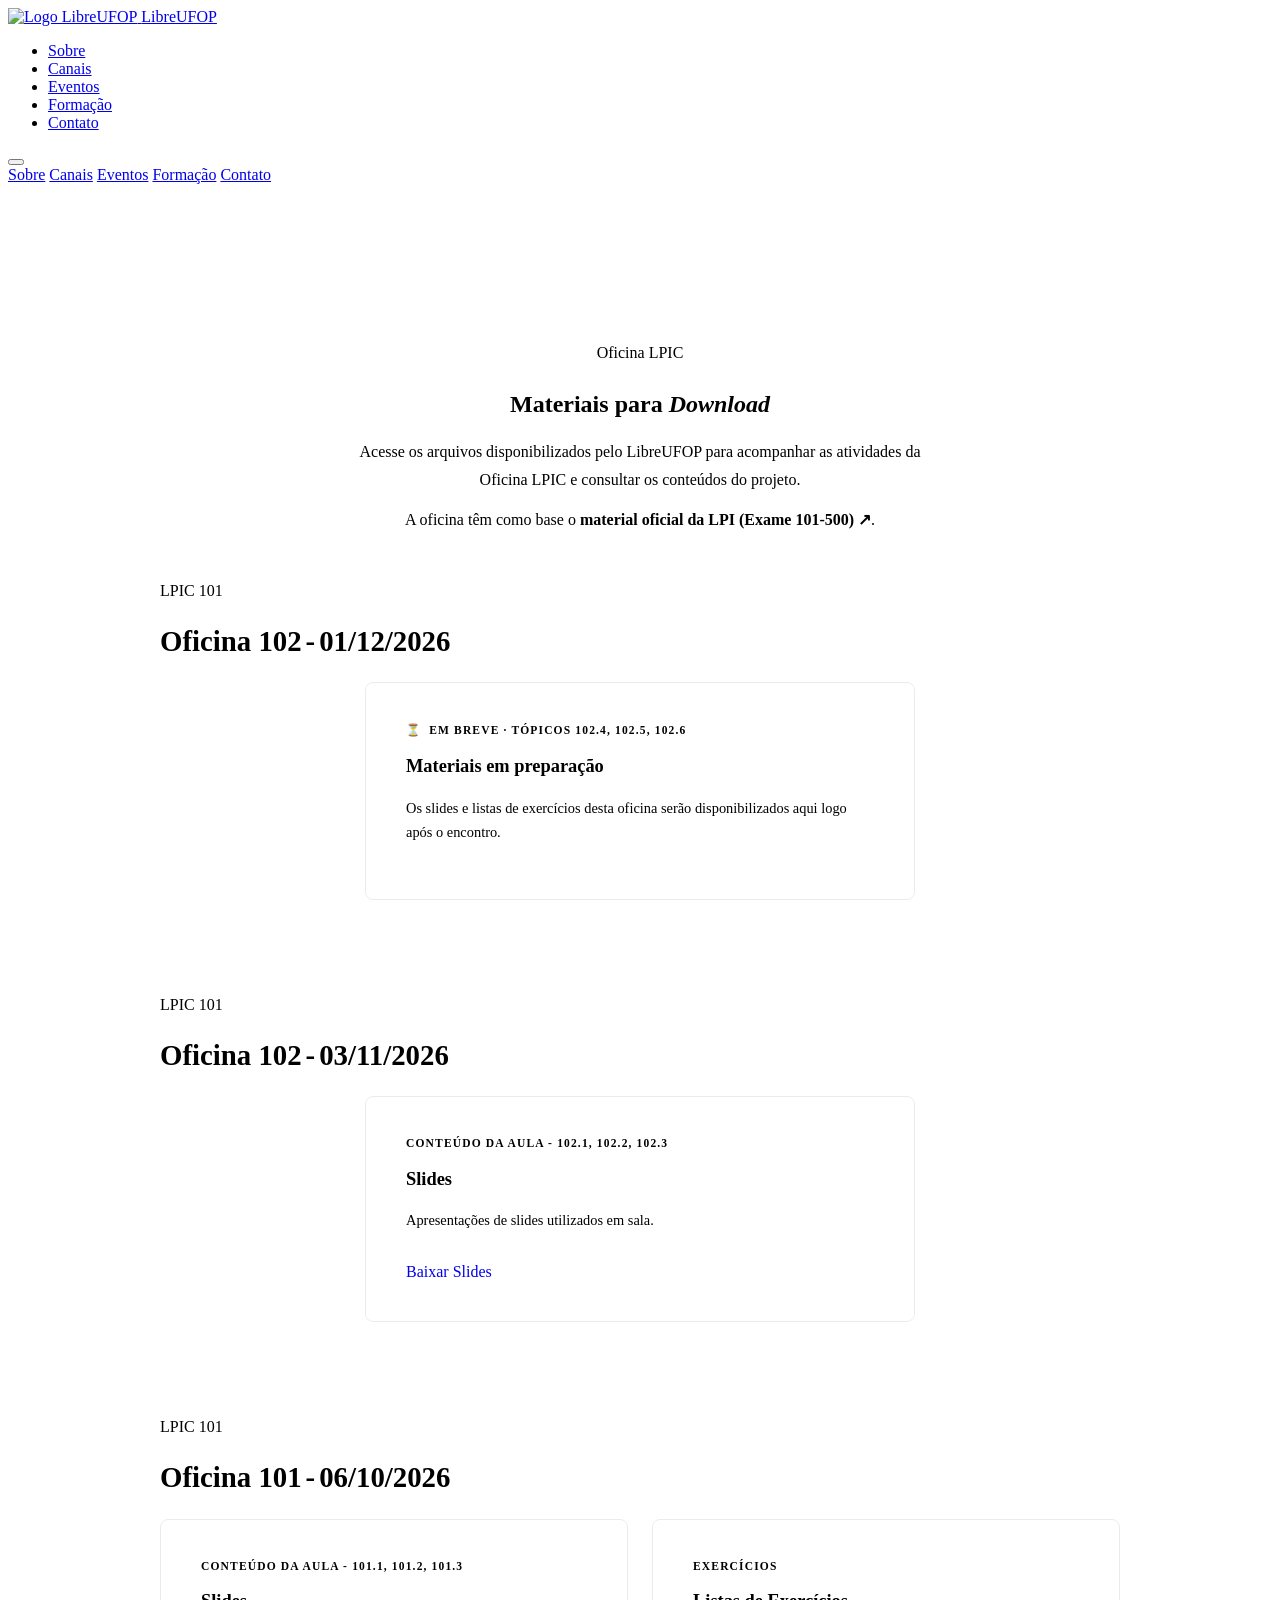
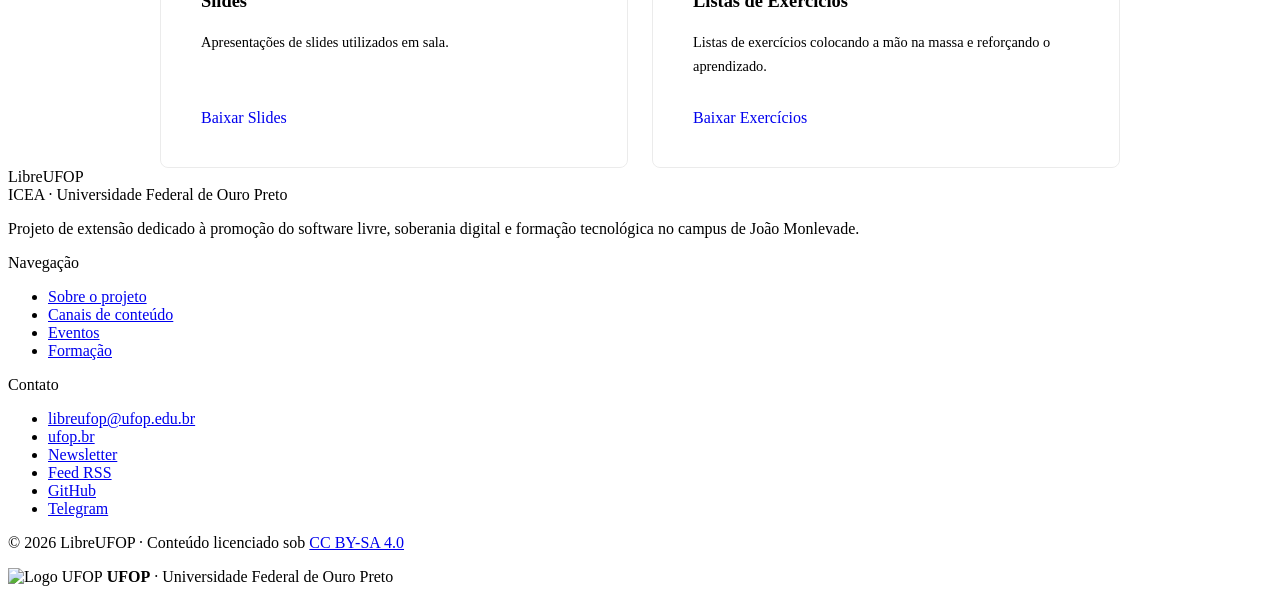
==== commit b1dfe250: "refactor(site): ajustes visuais, estruturais e de conteúdo na página inicial e de oficinas - Reorden" ====
--- a/oficina.html
+++ b/oficina.html
@@ -4,7 +4,7 @@
 <head>
   <meta charset="UTF-8">
   <meta name="viewport" content="width=device-width, initial-scale=1.0">
-  <title>LibreUFOP – Software Livre, Formação e Integração com a Comunidade</title>
+  <title>Oficina LPIC · LibreUFOP – Materiais para Download</title>
   <link rel="stylesheet" href="css/common.css">
   <link rel="stylesheet" href="css/oficina.css">
   <link rel="icon" type="image/png" sizes="16x16" href="docs/public/imgs/LibreUFOP_logo.jpeg">
@@ -15,12 +15,8 @@
   <!-- NAV -->
   <nav>
     <a href="index.html" class="nav-logo">
-      <div class="nav-logo">
-        <img src="docs/public/imgs/LibreUFOP_logo.jpeg" alt="Logo LibreUFOP" class="logo-img" />
-        <p>
-          Libre<span>UFOP</span>
-        </p>
-      </div>
+      <img src="docs/public/imgs/LibreUFOP_logo.jpeg" alt="Logo LibreUFOP" class="logo-img" />
+      <span>Libre<span style="color: var(--red);">UFOP</span></span>
     </a>
     <ul>
       <li><a href="index.html#sobre">Sobre</a></li>
@@ -67,7 +63,7 @@
             <div class="documento-tipo">
               <span class="ampulheta-flip" aria-hidden="true">⏳</span> Em breve · Tópicos 102.4, 102.5, 102.6
             </div>
-            <h2 class="documento-title">Materiais em preparação</h2>
+            <h3 class="documento-title">Materiais em preparação</h3>
             <p class="documento-desc">Os slides e listas de exercícios desta oficina serão disponibilizados aqui logo após o encontro.</p>
           </div>
         </div>
@@ -78,13 +74,13 @@
     <div class="documentos-area">
       <div class="documentos-area-header">
         <div class="section-label">LPIC 101</div>
-        <h2 class="documentos-area-title">Oficina 102 <p>-</p> <p> 03/11/2026</p> </h2>
+        <h2 class="documentos-area-title">Oficina 102 <span>-</span> <span>03/11/2026</span></h2>
       </div>
         <div class="documentos-grid">
             <div class="documento-card reveal">
                 <div>
                 <div class="documento-tipo">Conteúdo da Aula - 102.1, 102.2, 102.3</div>
-                <h2 class="documento-title">Slides</h2>
+                <h3 class="documento-title">Slides</h3>
                 <p class="documento-desc">Apresentações de slides utilizados em sala.</p>
                 </div>
                 <a class="canal-link canal-btn documento-download" href="docs/public/oficina/102/Slides_LPIC_102.pdf" download="LPIC-102.pdf">
@@ -98,13 +94,13 @@
     <div class="documentos-area">
       <div class="documentos-area-header">
         <div class="section-label">LPIC 101</div>
-        <h2 class="documentos-area-title">Oficina 101 <p>-</p> <p> 06/10/2026</p> </h2>
+        <h2 class="documentos-area-title">Oficina 101 <span>-</span> <span>06/10/2026</span></h2>
       </div>
         <div class="documentos-grid">
             <div class="documento-card reveal">
                 <div>
                 <div class="documento-tipo">Conteúdo da Aula - 101.1, 101.2, 101.3</div>
-                <h2 class="documento-title">Slides</h2>
+                <h3 class="documento-title">Slides</h3>
                 <p class="documento-desc">Apresentações de slides utilizados em sala.</p>
                 </div>
                 <a class="canal-link canal-btn documento-download" href="docs/public/oficina/101/Slides_LPIC_101.pdf" download="LPIC-101.pdf">
@@ -115,7 +111,7 @@
             <div class="documento-card reveal reveal--delay-1">
                 <div>
                 <div class="documento-tipo">Exercícios</div>
-                <h2 class="documento-title">Listas de Exercícios</h2>
+                <h3 class="documento-title">Listas de Exercícios</h3>
                 <p class="documento-desc">Listas de exercícios colocando a mão na massa e reforçando o aprendizado.</p>
                 </div>
                 <a class="canal-link canal-btn documento-download" href="docs/public/oficina/101/Exercicios_Guiados_LPIC_101.pdf" download="Exercicios_Guiados_LPIC_101.pdf">
